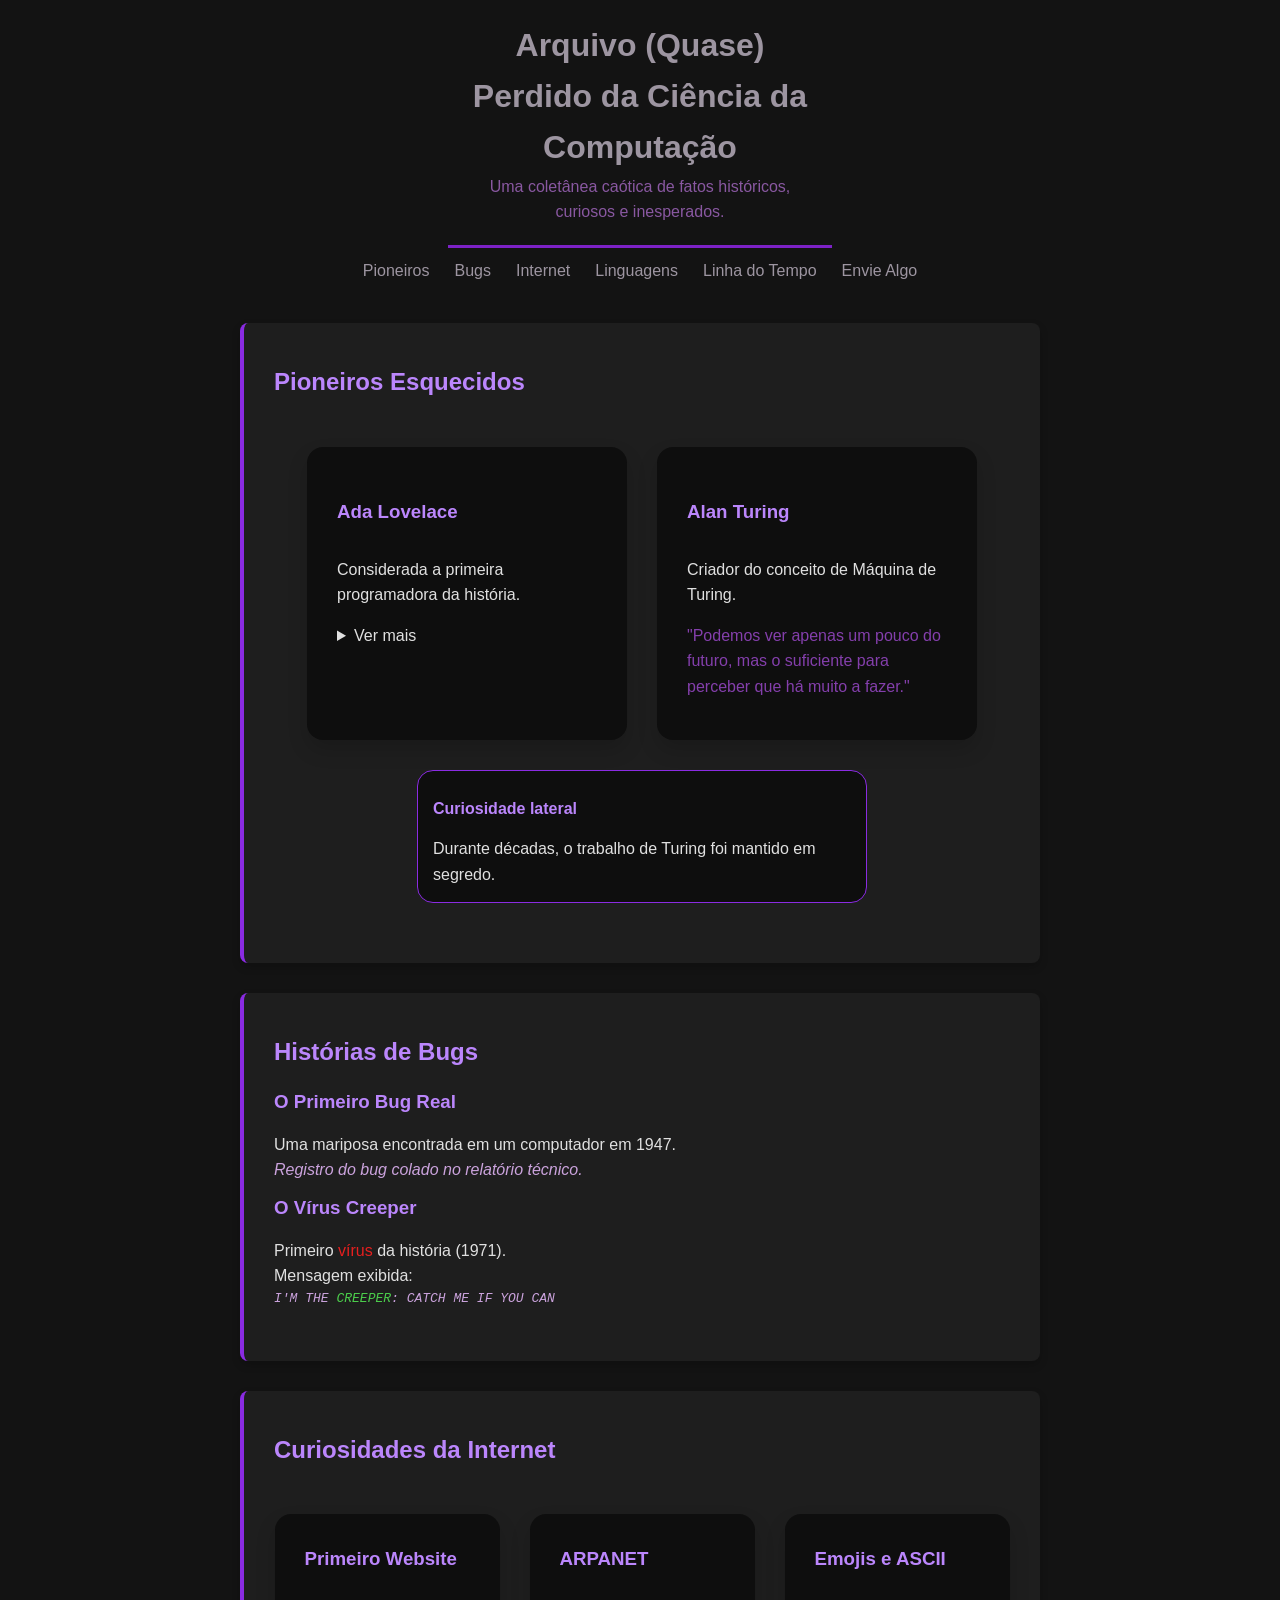
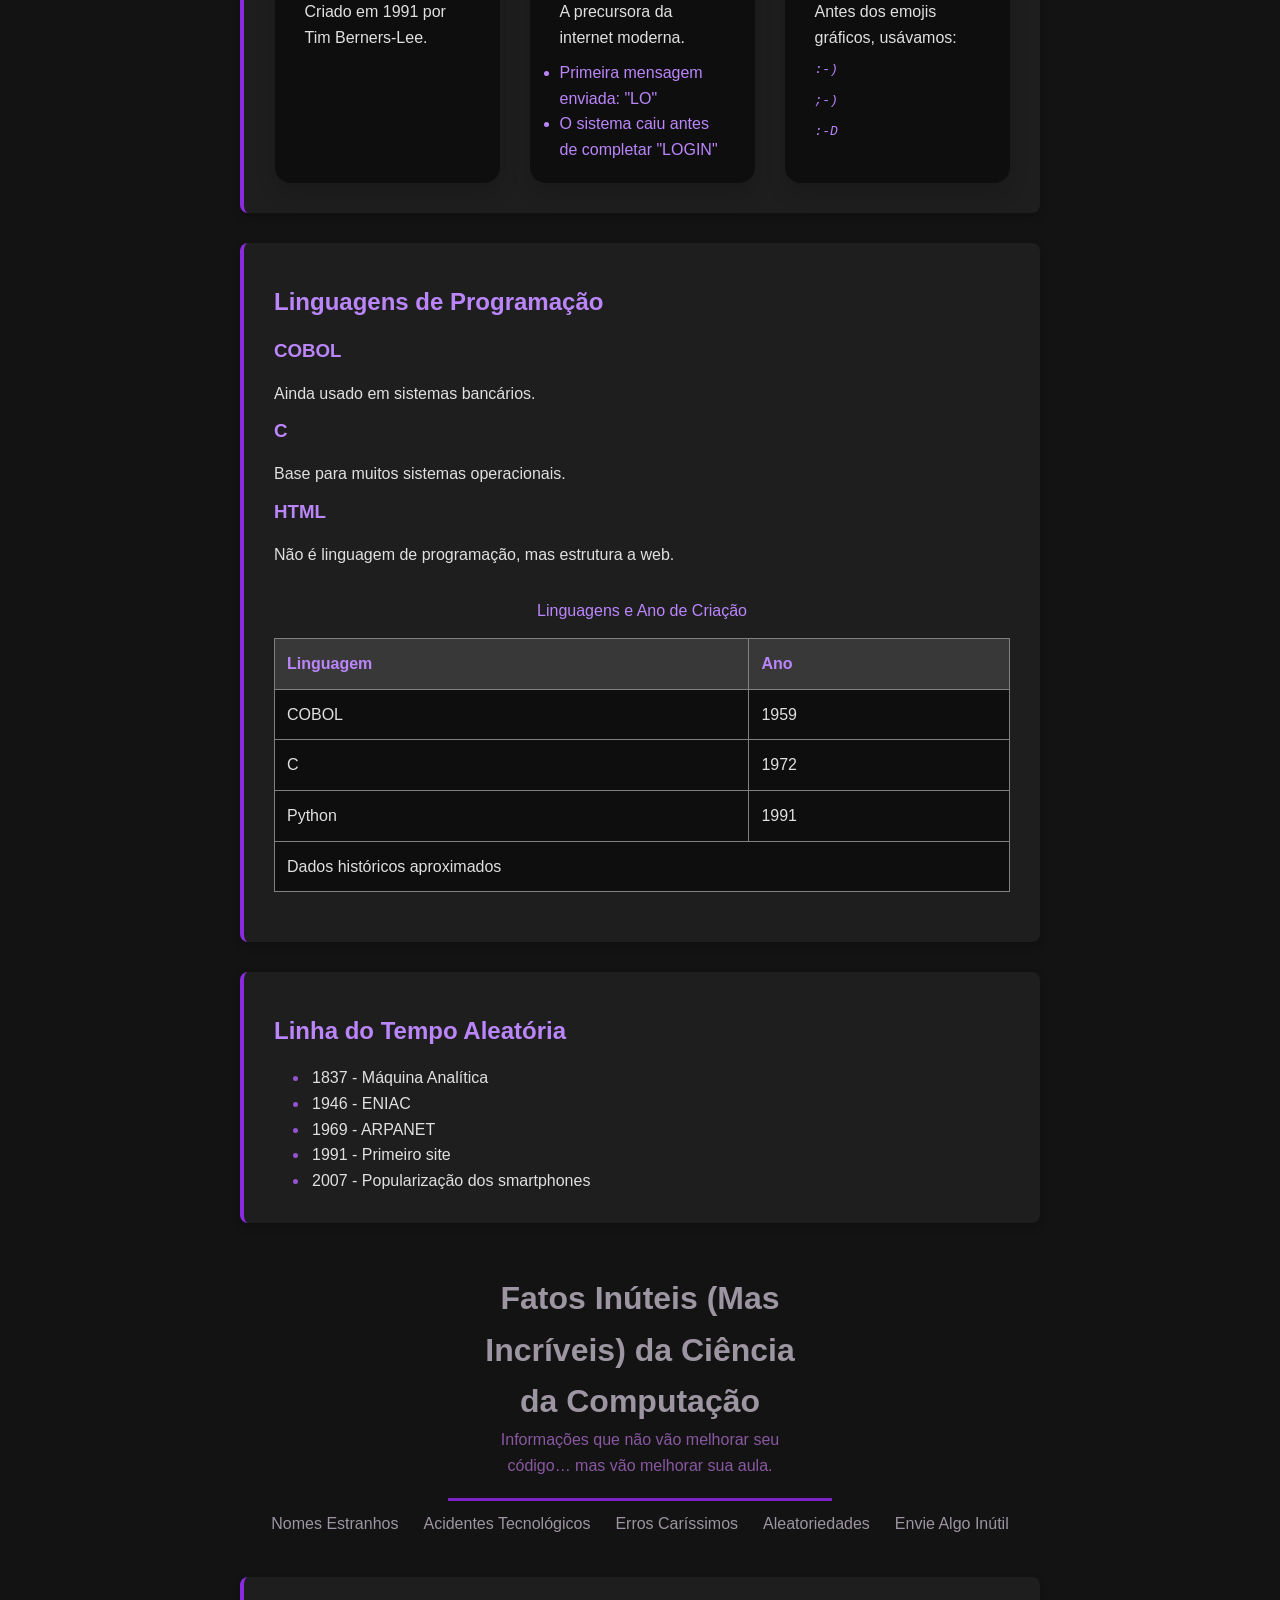
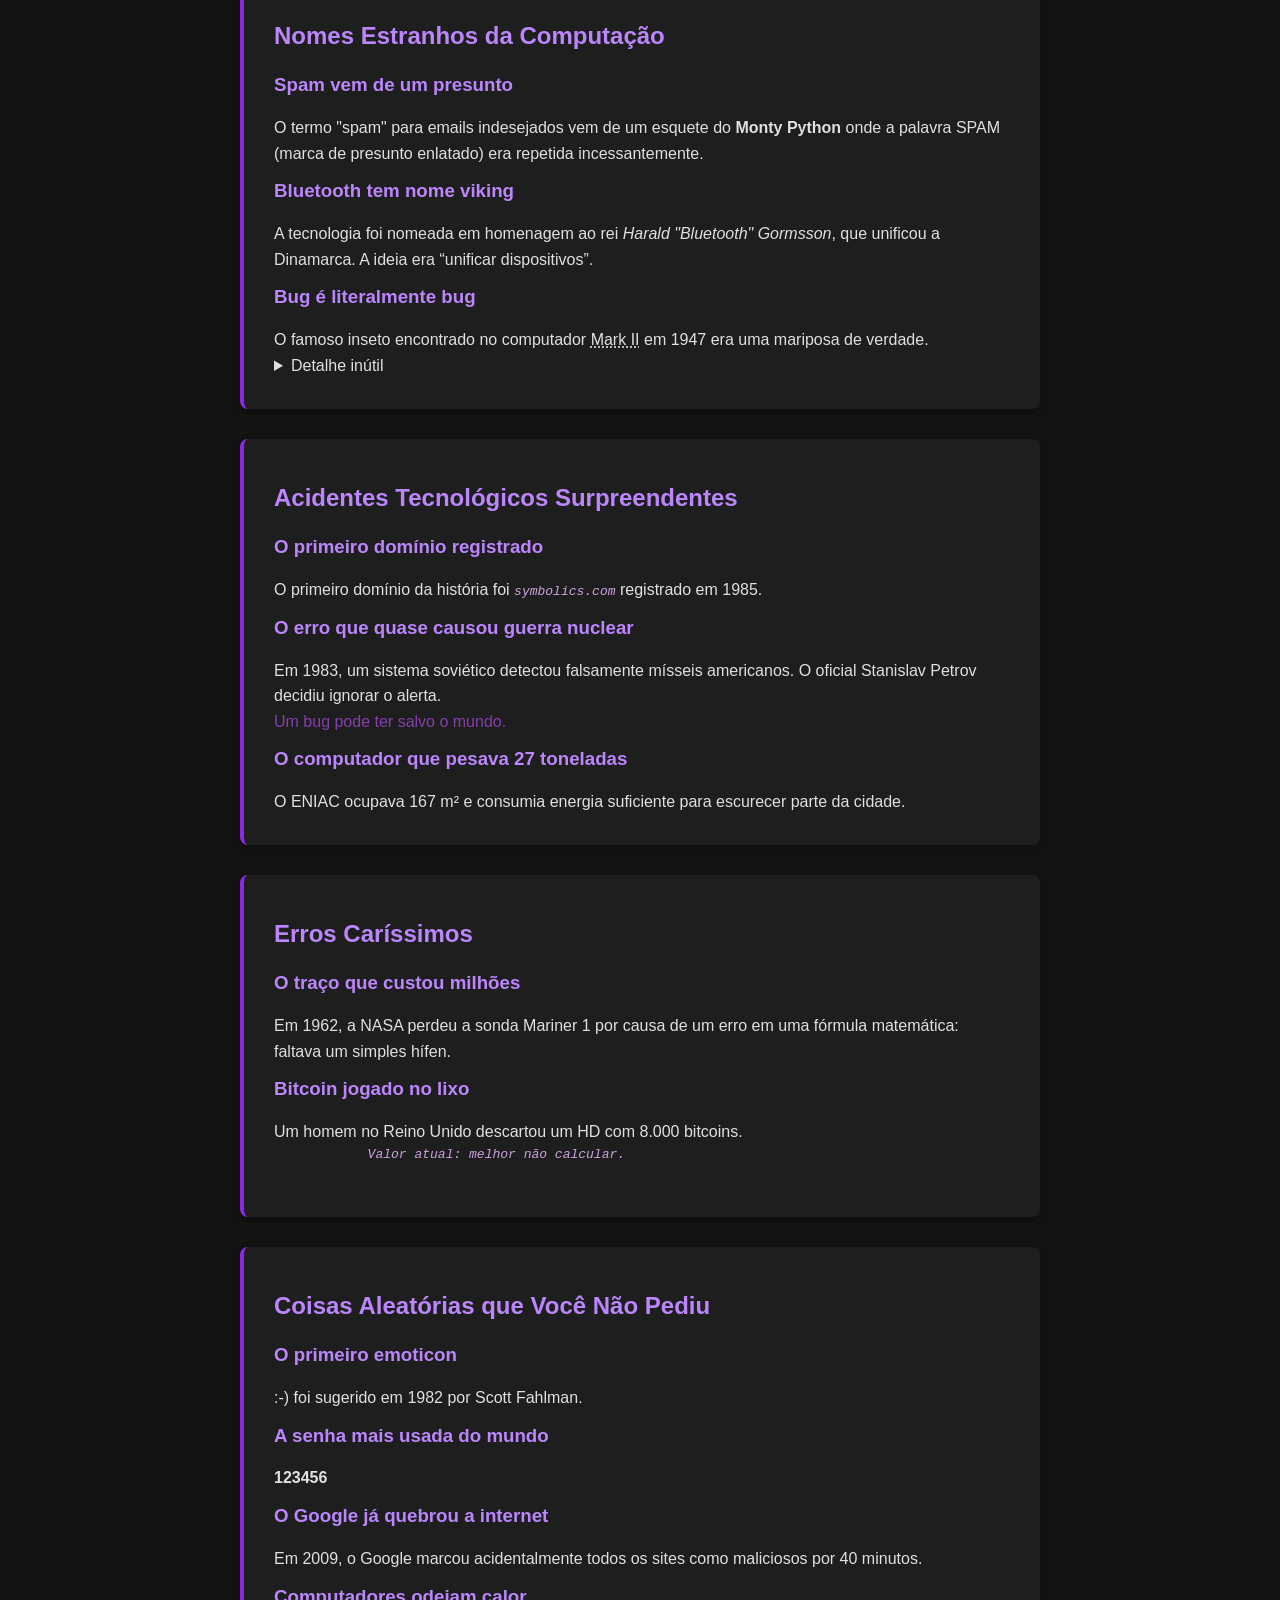
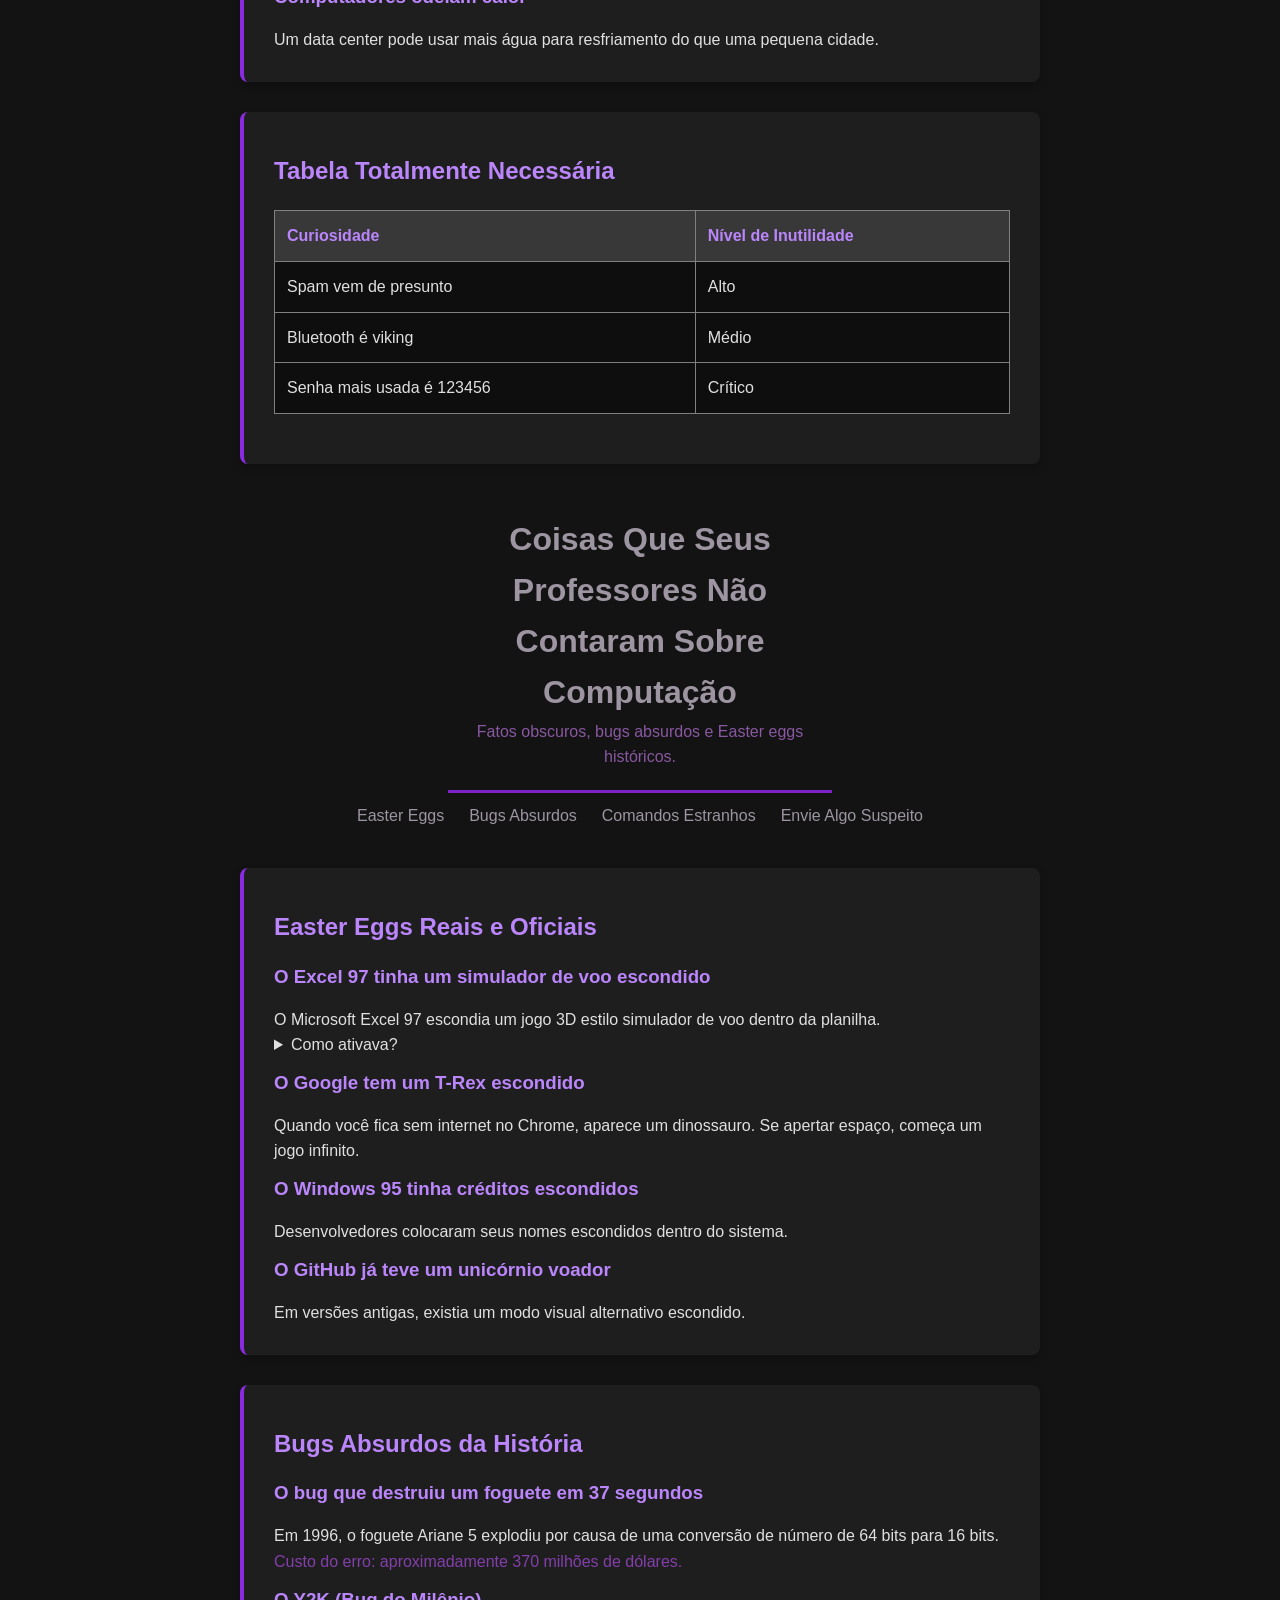
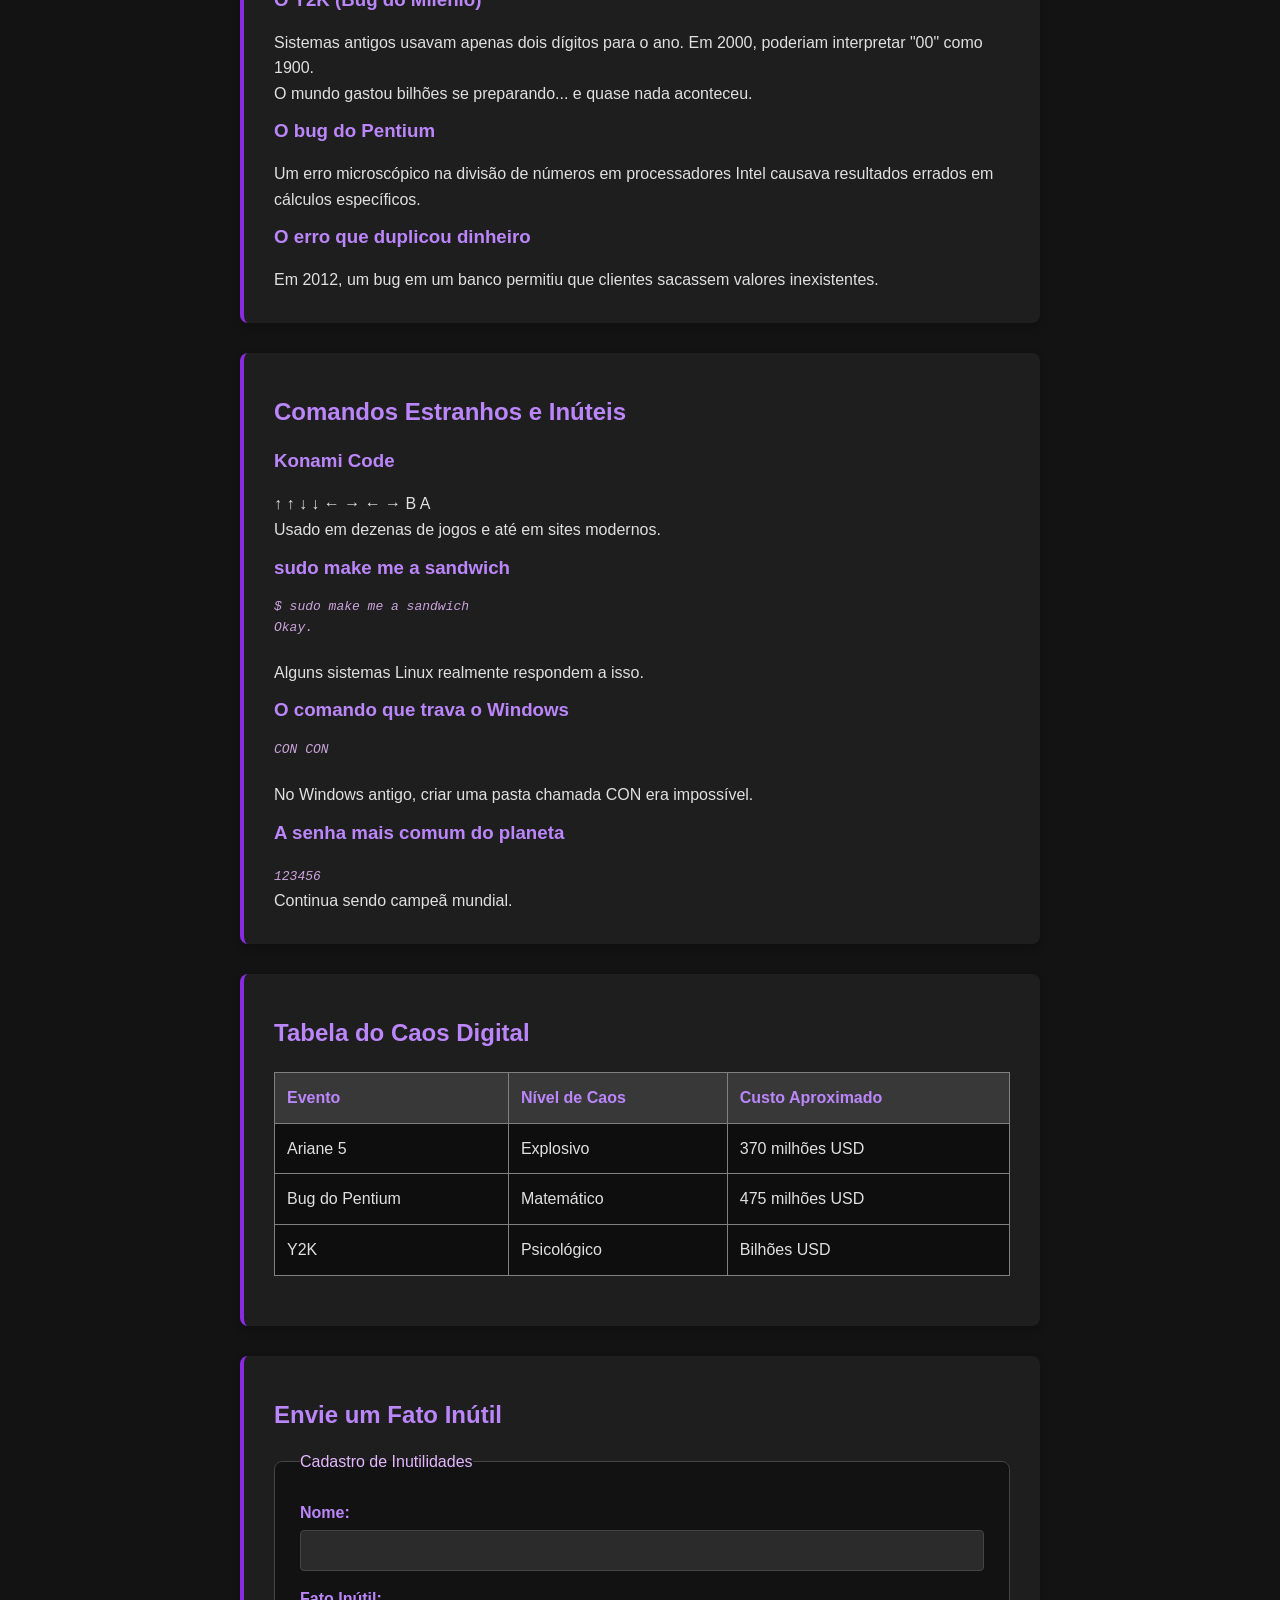
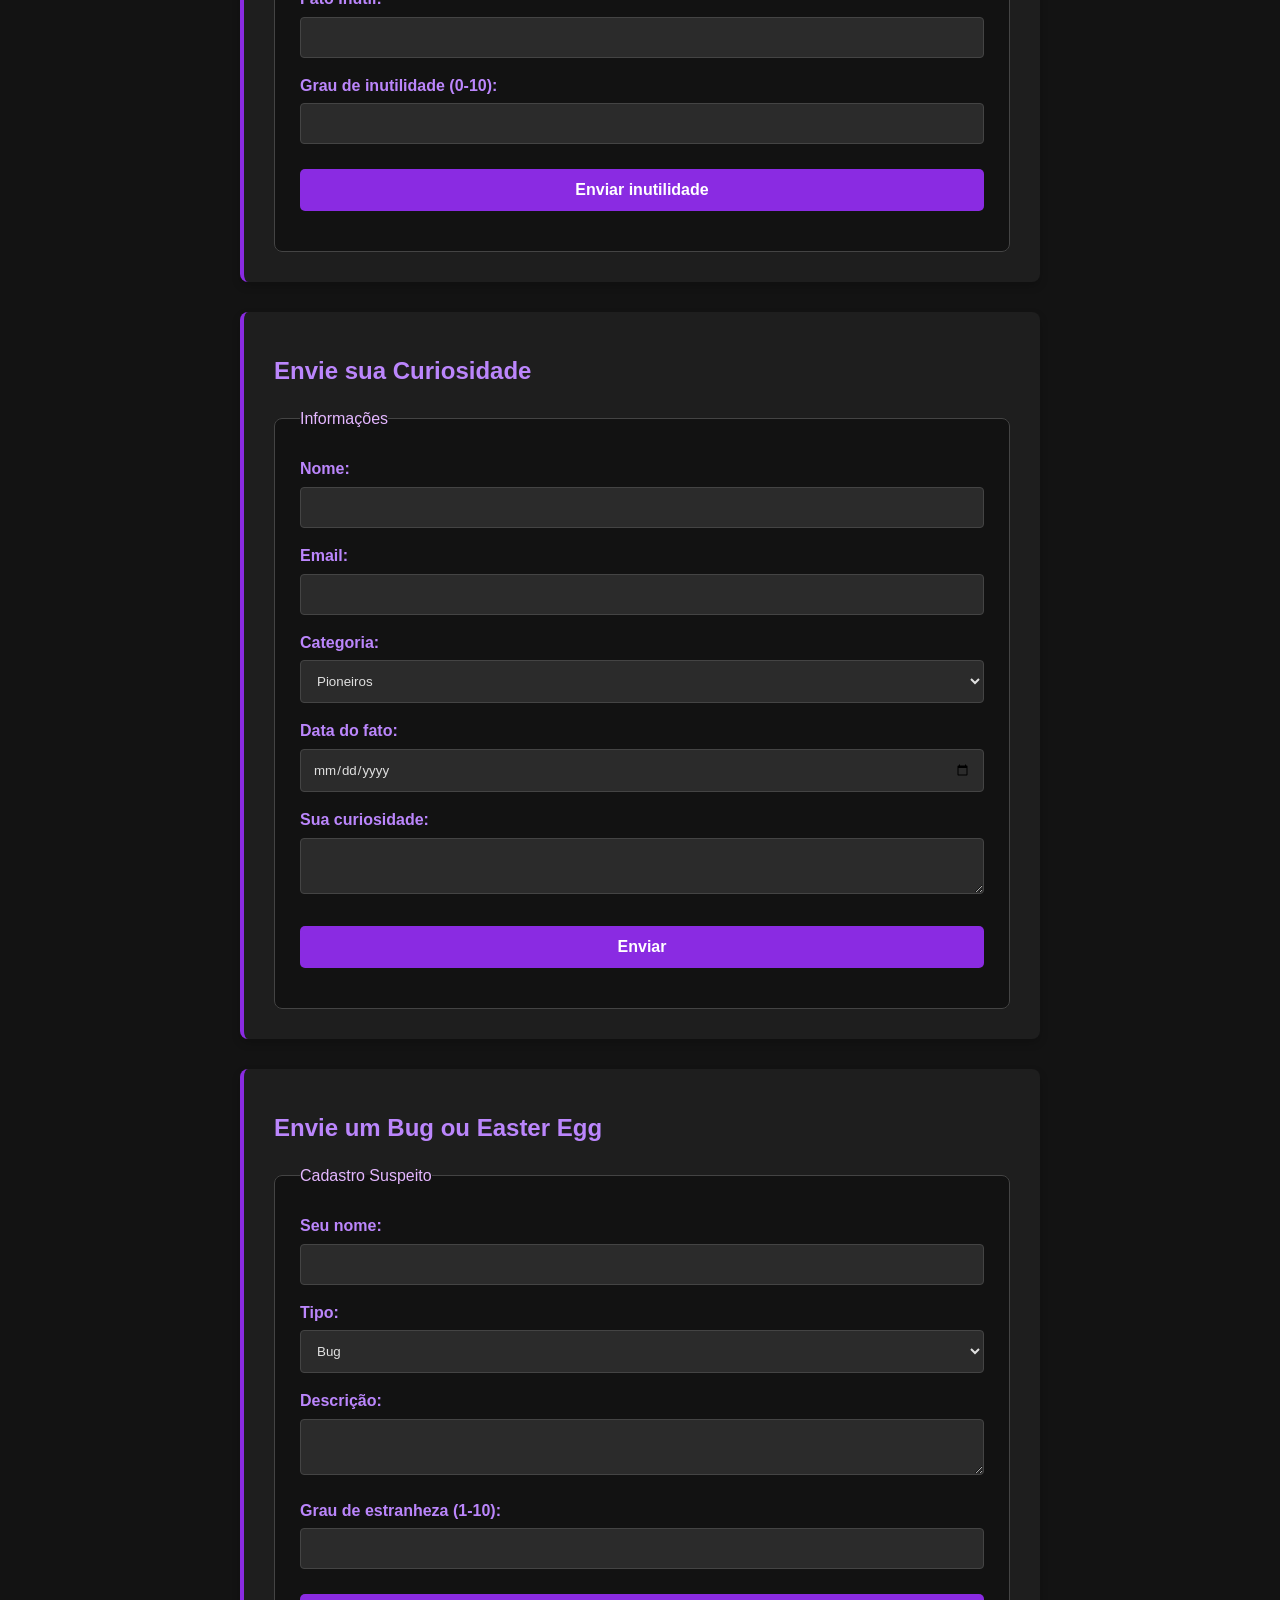
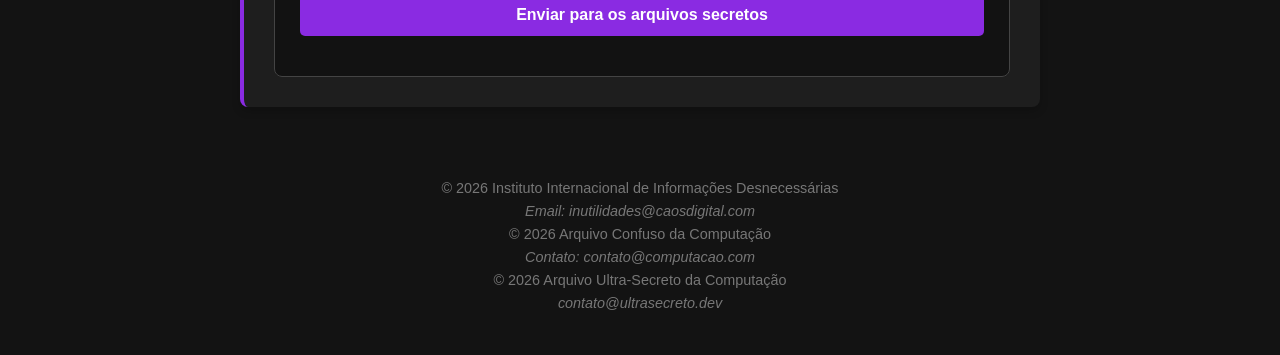
==== index.html @ fa12dddb "�feat: Enviando atividade da faculdade" ====
<!DOCTYPE html>
<html lang="pt-br">
<head>
    <meta charset="UTF-8">
    <meta name="description" content="Curiosidades e fatos históricos da Ciência da Computação">
    <meta name="author" content="Portal Computação">
    <meta name="viewport" content="width=device-width, initial-scale=1.0">
    <title>Arquivo Confuso da Computação</title>
    <link rel="stylesheet" href="style.css">
</head>

<body>

<div id="pagina">

    <header id="topo">
        <h1>Arquivo (Quase) Perdido da Ciência da Computação</h1>
        <p>Uma coletânea caótica de fatos históricos, curiosos e inesperados.</p>
    </header>

    <nav id="menu-principal">
        <ul>
            <li><a href="#pioneiros">Pioneiros</a></li>
            <li><a href="#bugs">Bugs</a></li>
            <li><a href="#internet">Internet</a></li>
            <li><a href="#linguagens">Linguagens</a></li>
            <li><a href="#linha-do-tempo">Linha do Tempo</a></li>
            <li><a href="#formulario">Envie Algo</a></li>
        </ul>
    </nav>

    <main>

        <section id="pioneiros">
            <h2>Pioneiros Esquecidos</h2>

            <article>
                <h3>Ada Lovelace</h3>
                <p>Considerada a primeira programadora da história.</p>
                <details>
                    <summary>Ver mais</summary>
                    <p>Ela escreveu um algoritmo para a Máquina Analítica no século XIX.</p>
                </details>
            </article>

            <article>
                <h3>Alan Turing</h3>
                <p>Criador do conceito de Máquina de Turing.</p>
                <blockquote>
                    "Podemos ver apenas um pouco do futuro, mas o suficiente para perceber que há muito a fazer."
                </blockquote>
            </article>

            <aside>
                <h4>Curiosidade lateral</h4>
                <p>Durante décadas, o trabalho de Turing foi mantido em segredo.</p>
            </aside>
        </section>

        <section id="bugs">
            <h2>Histórias de Bugs</h2>

            <article>
                <h3>O Primeiro Bug Real</h3>
                <p>Uma mariposa encontrada em um computador em 1947.</p>
                <figure>
                    <figcaption>Registro do bug colado no relatório técnico.</figcaption>
                </figure>
            </article>

            <article>
                <h3>O Vírus Creeper</h3>
                <p>Primeiro <span style="color: rgb(230, 31, 31);">vírus</span> da história (1971).</p>
                <p>Mensagem exibida:</p>
                <pre>
I'M THE <span style="color: rgb(76, 206, 76);">CREEPER</span>: CATCH ME IF YOU CAN
                </pre>
            </article>
        </section>

        <section id="internet">
            <h2>Curiosidades da Internet</h2>

            <article>
                <h3>Primeiro Website</h3>
                <p>Criado em 1991 por Tim Berners-Lee.</p>
            </article>

            <article>
                <h3>ARPANET</h3>
                <p>A precursora da internet moderna.</p>
                <ul>
                    <li>Primeira mensagem enviada: "LO"</li>
                    <li>O sistema caiu antes de completar "LOGIN"</li>
                </ul>
            </article>

            <article>
                <h3>Emojis e ASCII</h3>
                <p>Antes dos emojis gráficos, usávamos:</p>
                <code>:-)</code>
                <code>;-)</code>
                <code>:-D</code>
            </article>
        </section>

        <section id="linguagens">
            <h2>Linguagens de Programação</h2>

            <article>
                <h3>COBOL</h3>
                <p>Ainda usado em sistemas bancários.</p>
            </article>

            <article>
                <h3>C</h3>
                <p>Base para muitos sistemas operacionais.</p>
            </article>

            <article>
                <h3>HTML</h3>
                <p>Não é linguagem de programação, mas estrutura a web.</p>
            </article>

            <div>
                <table border="1">
                    <caption>Linguagens e Ano de Criação</caption>
                    <thead>
                        <tr>
                            <th>Linguagem</th>
                            <th>Ano</th>
                        </tr>
                    </thead>
                    <tbody>
                        <tr>
                            <td>COBOL</td>
                            <td>1959</td>
                        </tr>
                        <tr>
                            <td>C</td>
                            <td>1972</td>
                        </tr>
                        <tr>
                            <td>Python</td>
                            <td>1991</td>
                        </tr>
                    </tbody>
                    <tfoot>
                        <tr>
                            <td colspan="2">Dados históricos aproximados</td>
                        </tr>
                    </tfoot>
                </table>
            </div>
        </section>

        <section id="linha-do-tempo">
            <h2>Linha do Tempo Aleatória</h2>

            <ol>
                <li>1837 - Máquina Analítica</li>
                <li>1946 - ENIAC</li>
                <li>1969 - ARPANET</li>
                <li>1991 - Primeiro site</li>
                <li>2007 - Popularização dos smartphones</li>
            </ol>
        </section>


</div>


<header>
    <h1>Fatos Inúteis (Mas Incríveis) da Ciência da Computação</h1>
    <p>Informações que não vão melhorar seu código… mas vão melhorar sua aula.</p>
</header>

<nav>
    <ul>
        <li><a href="#nomes">Nomes Estranhos</a></li>
        <li><a href="#acidentes">Acidentes Tecnológicos</a></li>
        <li><a href="#dinheiro">Erros Caríssimos</a></li>
        <li><a href="#aleatorio">Aleatoriedades</a></li>
        <li><a href="#form">Envie Algo Inútil</a></li>
    </ul>
</nav>



<section id="nomes">
    <h2>Nomes Estranhos da Computação</h2>

    <article>
        <h3>Spam vem de um presunto</h3>
        <p>
            O termo "spam" para emails indesejados vem de um esquete do 
            <strong>Monty Python</strong> onde a palavra SPAM (marca de presunto enlatado) 
            era repetida incessantemente.
        </p>
    </article>

    <article>
        <h3>Bluetooth tem nome viking</h3>
        <p>
            A tecnologia foi nomeada em homenagem ao rei 
            <em>Harald "Bluetooth" Gormsson</em>, que unificou a Dinamarca.
            A ideia era “unificar dispositivos”.
        </p>
    </article>

    <article>
        <h3>Bug é literalmente bug</h3>
        <p>
            O famoso inseto encontrado no computador 
            <abbr title="Harvard Mark II">Mark II</abbr> em 1947 
            era uma mariposa de verdade.
        </p>
        <details>
            <summary>Detalhe inútil</summary>
            <p>O inseto ainda está preservado em um museu.</p>
        </details>
    </article>
</section>


<section id="acidentes">

    <h2>Acidentes Tecnológicos Surpreendentes</h2>

    <article>
        <h3>O primeiro domínio registrado</h3>
        <p>
            O primeiro domínio da história foi 
            <code>symbolics.com</code> registrado em 1985.
        </p>
    </article>

    <article>
        <h3>O erro que quase causou guerra nuclear</h3>
        <p>
            Em 1983, um sistema soviético detectou falsamente mísseis americanos.
            O oficial Stanislav Petrov decidiu ignorar o alerta.
        </p>
        <blockquote>
            Um bug pode ter salvo o mundo.
        </blockquote>
    </article>

    <article>
        <h3>O computador que pesava 27 toneladas</h3>
        <p>
            O ENIAC ocupava 167 m² e consumia energia suficiente para escurecer parte da cidade.
        </p>
    </article>

</section>


<section id="dinheiro">

    <h2>Erros Caríssimos</h2>

    <article>
        <h3>O traço que custou milhões</h3>
        <p>
            Em 1962, a NASA perdeu a sonda Mariner 1 por causa de um erro em uma fórmula matemática:
            faltava um simples hífen.
        </p>
    </article>

    <article>
        <h3>Bitcoin jogado no lixo</h3>
        <p>
            Um homem no Reino Unido descartou um HD com 8.000 bitcoins.
        </p>
        <pre>
            Valor atual: melhor não calcular.
        </pre>
    </article>

</section>


<section id="aleatorio">

    <h2>Coisas Aleatórias que Você Não Pediu</h2>

    <article>
        <h3>O primeiro emoticon</h3>
        <p>
            :-) foi sugerido em 1982 por Scott Fahlman.
        </p>
    </article>

    <article>
        <h3>A senha mais usada do mundo</h3>
        <p><strong>123456</strong></p>
    </article>

    <article>
        <h3>O Google já quebrou a internet</h3>
        <p>
            Em 2009, o Google marcou acidentalmente todos os sites como maliciosos por 40 minutos.
        </p>
    </article>

    <article>
        <h3>Computadores odeiam calor</h3>
        <p>
            Um data center pode usar mais água para resfriamento do que uma pequena cidade.
        </p>
    </article>

</section>


<section>

    <h2>Tabela Totalmente Necessária</h2>

    <table border="1">
        <tr>
            <th>Curiosidade</th>
            <th>Nível de Inutilidade</th>
        </tr>
        <tr>
            <td>Spam vem de presunto</td>
            <td>Alto</td>
        </tr>
        <tr>
            <td>Bluetooth é viking</td>
            <td>Médio</td>
        </tr>
        <tr>
            <td>Senha mais usada é 123456</td>
            <td>Crítico</td>
        </tr>
    </table>

</section>

<header>
    <h1>Coisas Que Seus Professores Não Contaram Sobre Computação</h1>
    <p>Fatos obscuros, bugs absurdos e Easter eggs históricos.</p>
</header>

<nav>
    <ul>
        <li><a href="#easter-eggs">Easter Eggs</a></li>
        <li><a href="#bugs-absurdos">Bugs Absurdos</a></li>
        <li><a href="#comandos-secretos">Comandos Estranhos</a></li>
        <li><a href="#formulario-secreto">Envie Algo Suspeito</a></li>
    </ul>
</nav>


<section id="easter-eggs">

    <h2>Easter Eggs Reais e Oficiais</h2>

    <article>
        <h3>O Excel 97 tinha um simulador de voo escondido</h3>
        <p>
            O Microsoft Excel 97 escondia um jogo 3D estilo simulador de voo 
            dentro da planilha.
        </p>
        <details>
            <summary>Como ativava?</summary>
            <p>Era preciso selecionar células específicas e usar combinações absurdas de teclado.</p>
        </details>
    </article>

    <article>
        <h3>O Google tem um T-Rex escondido</h3>
        <p>
            Quando você fica sem internet no Chrome, aparece um dinossauro.
            Se apertar espaço, começa um jogo infinito.
        </p>
    </article>

    <article>
        <h3>O Windows 95 tinha créditos escondidos</h3>
        <p>
            Desenvolvedores colocaram seus nomes escondidos dentro do sistema.
        </p>
    </article>

    <article>
        <h3>O GitHub já teve um unicórnio voador</h3>
        <p>
            Em versões antigas, existia um modo visual alternativo escondido.
        </p>
    </article>

</section>



<section id="bugs-absurdos">

    <h2>Bugs Absurdos da História</h2>

    <article>
        <h3>O bug que destruiu um foguete em 37 segundos</h3>
        <p>
            Em 1996, o foguete Ariane 5 explodiu por causa de uma conversão de número
            de 64 bits para 16 bits.
        </p>
        <blockquote>
            Custo do erro: aproximadamente 370 milhões de dólares.
        </blockquote>
    </article>

    <article>
        <h3>O Y2K (Bug do Milênio)</h3>
        <p>
            Sistemas antigos usavam apenas dois dígitos para o ano.
            Em 2000, poderiam interpretar "00" como 1900.
        </p>
        <p>
            O mundo gastou bilhões se preparando... e quase nada aconteceu.
        </p>
    </article>

    <article>
        <h3>O bug do Pentium</h3>
        <p>
            Um erro microscópico na divisão de números em processadores Intel
            causava resultados errados em cálculos específicos.
        </p>
    </article>

    <article>
        <h3>O erro que duplicou dinheiro</h3>
        <p>
            Em 2012, um bug em um banco permitiu que clientes sacassem valores inexistentes.
        </p>
    </article>

</section>



<section id="comandos-secretos">

    <h2>Comandos Estranhos e Inúteis</h2>

    <article>
        <h3>Konami Code</h3>
        <p>
            ↑ ↑ ↓ ↓ ← → ← → B A
        </p>
        <p>
            Usado em dezenas de jogos e até em sites modernos.
        </p>
    </article>

    <article>
        <h3>sudo make me a sandwich</h3>
        <pre>
$ sudo make me a sandwich
Okay.
        </pre>
        <p>Alguns sistemas Linux realmente respondem a isso.</p>
    </article>

    <article>
        <h3>O comando que trava o Windows</h3>
        <pre>
CON CON
        </pre>
        <p>
            No Windows antigo, criar uma pasta chamada CON era impossível.
        </p>
    </article>

    <article>
        <h3>A senha mais comum do planeta</h3>
        <code>123456</code>
        <p>
            Continua sendo campeã mundial.
        </p>
    </article>

</section>



<section>

    <h2>Tabela do Caos Digital</h2>

    <table border="1">
        <tr>
            <th>Evento</th>
            <th>Nível de Caos</th>
            <th>Custo Aproximado</th>
        </tr>
        <tr>
            <td>Ariane 5</td>
            <td>Explosivo</td>
            <td>370 milhões USD</td>
        </tr>
        <tr>
            <td>Bug do Pentium</td>
            <td>Matemático</td>
            <td>475 milhões USD</td>
        </tr>
        <tr>
            <td>Y2K</td>
            <td>Psicológico</td>
            <td>Bilhões USD</td>
        </tr>
    </table>

</section>


<section id="form">

    <h2>Envie um Fato Inútil</h2>

    <form>
        <fieldset>
            <legend>Cadastro de Inutilidades</legend>

            <label>Nome:</label>
            <input type="text" name="nome">

            <label>Fato Inútil:</label>
            <input type="text" name="fato">

            <label>Grau de inutilidade (0-10):</label>
            <input type="number" name="grau" min="0" max="10">

            <input type="submit" value="Enviar inutilidade">
        </fieldset>
    </form>
    
</section>
 <section id="formulario">
            <h2>Envie sua Curiosidade</h2>

            <form>
                <fieldset>
                    <legend>Informações</legend>

                    <label>Nome:</label>
                    <input type="text" name="nome">

                    <label>Email:</label>
                    <input type="email" name="email">

                    <label>Categoria:</label>
                    <select name="categoria">
                        <option>Pioneiros</option>
                        <option>Bugs</option>
                        <option>Internet</option>
                        <option>Linguagens</option>
                    </select>

                    <label>Data do fato:</label>
                    <input type="date" name="data">

                    <label>Sua curiosidade:</label>
                    <textarea name="curiosidade"></textarea>

                    <input type="submit" value="Enviar">
                </fieldset>
            </form>
        </section>

    
<section id="formulario-secreto">

    <h2>Envie um Bug ou Easter Egg</h2>

    <form>
        <fieldset>
            <legend>Cadastro Suspeito</legend>

            <label>Seu nome:</label>
            <input type="text" name="nome">

            <label>Tipo:</label>
            <select name="tipo">
                <option>Bug</option>
                <option>Easter Egg</option>
                <option>Comando estranho</option>
            </select>

            <label>Descrição:</label>
            <textarea name="descricao"></textarea>

            <label>Grau de estranheza (1-10):</label>
            <input type="number" min="1" max="10">

            <input type="submit" value="Enviar para os arquivos secretos">
        </fieldset>
    </form>

</section>


</main>
</body>
<footer>
    <p>© 2026 Instituto Internacional de Informações Desnecessárias</p>
    <address>Email: inutilidades@caosdigital.com</address>
      <p>&copy; 2026 Arquivo Confuso da Computação</p>
        <address>
            Contato: contato@computacao.com
        </address>
         <p>© 2026 Arquivo Ultra-Secreto da Computação</p>
    <address>contato@ultrasecreto.dev</address>
</footer>

</div>

</body>
</html>
---- style.css ----
* {
    margin: 0;
    padding: 0;
    box-sizing: border-box;
}

body {
    font-family: 'Segoe UI', Tahoma, Geneva, Verdana, sans-serif;
    background-color: rgb(19, 19, 19);
    line-height: 1.6;
}

header {
    background-color: rgb(19, 19, 19);
    padding: 20px;
    text-align: center;
    color: rgb(157, 149, 161);
    width: 30%;
    margin: 0 auto;
    p {
        color: rgb(137, 88, 161);
    }
    border-bottom: 3px solid rgb(125, 34, 199);
}

nav{
    background-color: rgb(19, 19, 19);
}

nav ul{
    list-style-type: none;
    display: flex;
    justify-content: center;
    gap: 25px;
    flex-wrap: wrap;
    padding: 10px;
    margin-bottom: 30px;
}

nav a {
    text-decoration: none;
    color:rgb(157, 149, 161);
}

nav a:hover{
    color: rgb(155, 83, 214);
}


#pioneiros {
    max-width: 800px;
    width: 90%;
    margin: 0 auto 30px auto;
    background-color: #1e1e1e;
    padding: 30px;
    border-radius: 8px;
    box-shadow: 0 4px 8px rgba(0, 0, 0, 0.2);
    border-left: 4px solid #8a2be2;
    display: flex;
    flex-wrap: wrap; 
    gap: 30px;
    justify-content: center; 
}

#internet {
    max-width: 800px;
    width: 90%;
    margin: 0 auto 30px auto;
    background-color: #1e1e1e;
    padding: 30px;
    border-radius: 8px;
    box-shadow: 0 4px 8px rgba(0, 0, 0, 0.2);
    border-left: 4px solid #8a2be2;
    display: flex;
    flex-wrap: wrap; 
    gap: 30px;
    justify-content: center; 
}

#internet h2, #internet aside {
    width: 100%; 
}

#pioneiros h2, #pioneiros aside {
    width: 100%; 
}

#pioneiros article {
    background-color: #0e0e0e; 
    display: flex;
    flex-direction: column; 
    gap: 15px;
    width: 320px;
    padding: 40px 30px;
    border-radius: 16px;
    box-shadow: 0 10px 20px rgba(0, 0, 0, 0.15);
}

#internet article {
    background-color: rgb(14, 14, 14); 
    display: flex;
    flex-direction: column;
    gap: 10px;
    width: 225px;
    padding: 20px 30px;
    border-radius: 16px;
    box-shadow: 0 10px 20px rgba(0, 0, 0, 0.15);
    ul, code{
        color: #bb86fc;
    }
}
#internet article:hover {
    transform: translateY(-5px);
    box-shadow: 0 0 5px rgba(138, 43, 226, 0.9);
    border: 2px solid #8a2be2;
}
#pioneiros article:hover {
    transform: translateY(-5px);
    box-shadow: 0 0 5px rgba(138, 43, 226, 0.9);
    border: 2px solid #8a2be2;
}
#pioneiros aside{
    background: #0e0e0e;
    border-radius: 16px;
    margin: 0 auto 30px auto;
    width: 450px;
    padding: 15px;
    border: 1px solid #8a2be2;
}

section {
    max-width: 800px;
    width: 90%;
    margin: 0 auto 30px auto;
    background-color: #1e1e1e;
    padding: 30px;
    border-radius: 8px;
    box-shadow: 0 4px 8px rgba(0, 0, 0, 0.2);
    border-left: 4px solid #8a2be2;
    gap: 30px; 
    justify-content: center; 
}

table {
    width: 100%;
    border-collapse: collapse;
    margin: 20px 0;
    background-color: #1e1e1e;
}

th, td {
    padding: 12px;
    text-align: left;
    color: #e0e0e0;
    background-color: #0e0e0e;
}

th {
    background-color: #383838;
    color: #bb86fc;
}

ol{
    list-style-type: disc;
    padding-left: 35px;
    color: #bb86fc;
}

ol li::marker{
    color: #9553d3;
    font-weight: bold;
}

ol li{
    padding-left: 3px;
    color: #e0e0e0;
}

figure, pre, code{
    font-style: italic;
    color: #cba3dd;

}
h2, h3, h4, caption {
    color: #bb86fc;
    margin-bottom: 15px;
    margin-top: 10px;
}

p, details{
    color: #e0e0e0;
}

details:hover{
    color: #9553d3;
}

details[open]{
   color: #9553d3;
}

blockquote{
    color: #843fac;
}

/* Forms */
fieldset {
    border: 1px solid #444;
    padding: 25px;
    border-radius: 8px;
    background-color: #121212;
    legend {
        color: #e4b7ff;
    }
}

label {
    display: block;
    font-weight: bold;
    color: #bb86fc;
}

input, select, textarea {
    width: 100%;
    padding: 12px;
    box-sizing: border-box;
    margin-top: 5px;
    margin-bottom: 15px;
    background-color: #2b2b2b;
    border: 1px solid #444;
    color: #e0e0e0;
    border-radius: 4px;
    font-family: inherit;
}
input[type="text"]:focus, 
input[type="email"]:focus,
input[type="number"]:focus,
input[type="date"]:focus,
select:focus,
textarea:focus {
    outline: none;
    border-color: #8a2be2;
    box-shadow: 0 0 5px rgba(138, 43, 226, 0.5);
}

input[type="submit"] {
    background-color: #8a2be2;
    color: #ffffff;
    border: none;
    padding: 12px 25px;
    font-size: 16px;
    font-weight: bold;
    border-radius: 5px;
    cursor: pointer;
    transition: background-color 0.3s, transform 0.1s;
    margin-top: 10px;
    width: 100%;
}

input[type="submit"]:hover {
    background-color: #6a1cb0;
}

/* FOOTER */
footer {
    text-align: center;
    padding: 40px 20px;
    color: #777;
    font-size: 0.9em;
    p{
        color: #777;
    }
}
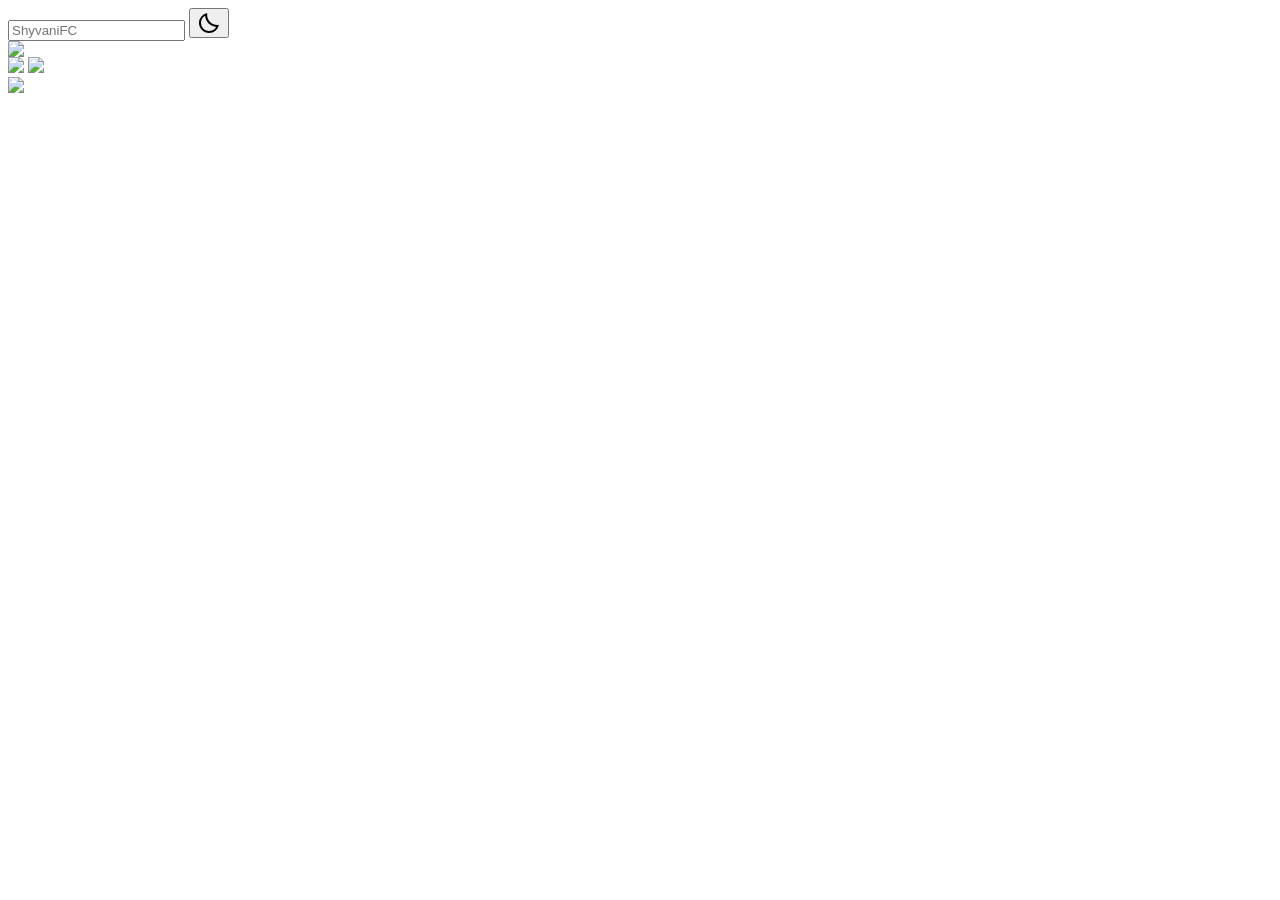
==== commit b3a3fe65: "4º Atividade - Bichinho Virtual" ====
--- a/index.html
+++ b/index.html
@@ -1,621 +1,54 @@
-<!DOCTYPE html>
-<html lang="pt-br">
-<head>
-    <meta charset="UTF-8">
-    <meta name="description" content="Curiosidades e fatos históricos da Ciência da Computação">
-    <meta name="author" content="Portal Computação">
-    <meta name="viewport" content="width=device-width, initial-scale=1.0">
-    <title>Arquivo Confuso da Computação</title>
-    <link rel="stylesheet" href="style.css">
-</head>
-
-<body>
-
-<div id="pagina">
-
-    <header id="topo">
-        <h1>Arquivo (Quase) Perdido da Ciência da Computação</h1>
-        <p>Uma coletânea caótica de fatos históricos, curiosos e inesperados.</p>
-    </header>
-
-    <nav id="menu-principal">
-        <ul>
-            <li><a href="#pioneiros">Pioneiros</a></li>
-            <li><a href="#bugs">Bugs</a></li>
-            <li><a href="#internet">Internet</a></li>
-            <li><a href="#linguagens">Linguagens</a></li>
-            <li><a href="#linha-do-tempo">Linha do Tempo</a></li>
-            <li><a href="#formulario">Envie Algo</a></li>
-        </ul>
-    </nav>
-
-    <main>
-
-        <section id="pioneiros">
-            <h2>Pioneiros Esquecidos</h2>
-
-            <article>
-                <h3>Ada Lovelace</h3>
-                <p>Considerada a primeira programadora da história.</p>
-                <details>
-                    <summary>Ver mais</summary>
-                    <p>Ela escreveu um algoritmo para a Máquina Analítica no século XIX.</p>
-                </details>
-            </article>
-
-            <article>
-                <h3>Alan Turing</h3>
-                <p>Criador do conceito de Máquina de Turing.</p>
-                <blockquote>
-                    "Podemos ver apenas um pouco do futuro, mas o suficiente para perceber que há muito a fazer."
-                </blockquote>
-            </article>
-
-            <aside>
-                <h4>Curiosidade lateral</h4>
-                <p>Durante décadas, o trabalho de Turing foi mantido em segredo.</p>
-            </aside>
-        </section>
-
-        <section id="bugs">
-            <h2>Histórias de Bugs</h2>
-
-            <article>
-                <h3>O Primeiro Bug Real</h3>
-                <p>Uma mariposa encontrada em um computador em 1947.</p>
-                <figure>
-                    <figcaption>Registro do bug colado no relatório técnico.</figcaption>
-                </figure>
-            </article>
-
-            <article>
-                <h3>O Vírus Creeper</h3>
-                <p>Primeiro <span style="color: rgb(230, 31, 31);">vírus</span> da história (1971).</p>
-                <p>Mensagem exibida:</p>
-                <pre>
-I'M THE <span style="color: rgb(76, 206, 76);">CREEPER</span>: CATCH ME IF YOU CAN
-                </pre>
-            </article>
-        </section>
-
-        <section id="internet">
-            <h2>Curiosidades da Internet</h2>
-
-            <article>
-                <h3>Primeiro Website</h3>
-                <p>Criado em 1991 por Tim Berners-Lee.</p>
-            </article>
-
-            <article>
-                <h3>ARPANET</h3>
-                <p>A precursora da internet moderna.</p>
-                <ul>
-                    <li>Primeira mensagem enviada: "LO"</li>
-                    <li>O sistema caiu antes de completar "LOGIN"</li>
-                </ul>
-            </article>
-
-            <article>
-                <h3>Emojis e ASCII</h3>
-                <p>Antes dos emojis gráficos, usávamos:</p>
-                <code>:-)</code>
-                <code>;-)</code>
-                <code>:-D</code>
-            </article>
-        </section>
-
-        <section id="linguagens">
-            <h2>Linguagens de Programação</h2>
-
-            <article>
-                <h3>COBOL</h3>
-                <p>Ainda usado em sistemas bancários.</p>
-            </article>
-
-            <article>
-                <h3>C</h3>
-                <p>Base para muitos sistemas operacionais.</p>
-            </article>
-
-            <article>
-                <h3>HTML</h3>
-                <p>Não é linguagem de programação, mas estrutura a web.</p>
-            </article>
-
-            <div>
-                <table border="1">
-                    <caption>Linguagens e Ano de Criação</caption>
-                    <thead>
-                        <tr>
-                            <th>Linguagem</th>
-                            <th>Ano</th>
-                        </tr>
-                    </thead>
-                    <tbody>
-                        <tr>
-                            <td>COBOL</td>
-                            <td>1959</td>
-                        </tr>
-                        <tr>
-                            <td>C</td>
-                            <td>1972</td>
-                        </tr>
-                        <tr>
-                            <td>Python</td>
-                            <td>1991</td>
-                        </tr>
-                    </tbody>
-                    <tfoot>
-                        <tr>
-                            <td colspan="2">Dados históricos aproximados</td>
-                        </tr>
-                    </tfoot>
-                </table>
-            </div>
-        </section>
-
-        <section id="linha-do-tempo">
-            <h2>Linha do Tempo Aleatória</h2>
-
-            <ol>
-                <li>1837 - Máquina Analítica</li>
-                <li>1946 - ENIAC</li>
-                <li>1969 - ARPANET</li>
-                <li>1991 - Primeiro site</li>
-                <li>2007 - Popularização dos smartphones</li>
-            </ol>
-        </section>
-
-
-</div>
-
-
-<header>
-    <h1>Fatos Inúteis (Mas Incríveis) da Ciência da Computação</h1>
-    <p>Informações que não vão melhorar seu código… mas vão melhorar sua aula.</p>
-</header>
-
-<nav>
-    <ul>
-        <li><a href="#nomes">Nomes Estranhos</a></li>
-        <li><a href="#acidentes">Acidentes Tecnológicos</a></li>
-        <li><a href="#dinheiro">Erros Caríssimos</a></li>
-        <li><a href="#aleatorio">Aleatoriedades</a></li>
-        <li><a href="#form">Envie Algo Inútil</a></li>
-    </ul>
-</nav>
-
-
-
-<section id="nomes">
-    <h2>Nomes Estranhos da Computação</h2>
-
-    <article>
-        <h3>Spam vem de um presunto</h3>
-        <p>
-            O termo "spam" para emails indesejados vem de um esquete do 
-            <strong>Monty Python</strong> onde a palavra SPAM (marca de presunto enlatado) 
-            era repetida incessantemente.
-        </p>
-    </article>
-
-    <article>
-        <h3>Bluetooth tem nome viking</h3>
-        <p>
-            A tecnologia foi nomeada em homenagem ao rei 
-            <em>Harald "Bluetooth" Gormsson</em>, que unificou a Dinamarca.
-            A ideia era “unificar dispositivos”.
-        </p>
-    </article>
-
-    <article>
-        <h3>Bug é literalmente bug</h3>
-        <p>
-            O famoso inseto encontrado no computador 
-            <abbr title="Harvard Mark II">Mark II</abbr> em 1947 
-            era uma mariposa de verdade.
-        </p>
-        <details>
-            <summary>Detalhe inútil</summary>
-            <p>O inseto ainda está preservado em um museu.</p>
-        </details>
-    </article>
-</section>
-
-
-<section id="acidentes">
-
-    <h2>Acidentes Tecnológicos Surpreendentes</h2>
-
-    <article>
-        <h3>O primeiro domínio registrado</h3>
-        <p>
-            O primeiro domínio da história foi 
-            <code>symbolics.com</code> registrado em 1985.
-        </p>
-    </article>
-
-    <article>
-        <h3>O erro que quase causou guerra nuclear</h3>
-        <p>
-            Em 1983, um sistema soviético detectou falsamente mísseis americanos.
-            O oficial Stanislav Petrov decidiu ignorar o alerta.
-        </p>
-        <blockquote>
-            Um bug pode ter salvo o mundo.
-        </blockquote>
-    </article>
-
-    <article>
-        <h3>O computador que pesava 27 toneladas</h3>
-        <p>
-            O ENIAC ocupava 167 m² e consumia energia suficiente para escurecer parte da cidade.
-        </p>
-    </article>
-
-</section>
-
-
-<section id="dinheiro">
-
-    <h2>Erros Caríssimos</h2>
-
-    <article>
-        <h3>O traço que custou milhões</h3>
-        <p>
-            Em 1962, a NASA perdeu a sonda Mariner 1 por causa de um erro em uma fórmula matemática:
-            faltava um simples hífen.
-        </p>
-    </article>
-
-    <article>
-        <h3>Bitcoin jogado no lixo</h3>
-        <p>
-            Um homem no Reino Unido descartou um HD com 8.000 bitcoins.
-        </p>
-        <pre>
-            Valor atual: melhor não calcular.
-        </pre>
-    </article>
-
-</section>
-
-
-<section id="aleatorio">
-
-    <h2>Coisas Aleatórias que Você Não Pediu</h2>
-
-    <article>
-        <h3>O primeiro emoticon</h3>
-        <p>
-            :-) foi sugerido em 1982 por Scott Fahlman.
-        </p>
-    </article>
-
-    <article>
-        <h3>A senha mais usada do mundo</h3>
-        <p><strong>123456</strong></p>
-    </article>
-
-    <article>
-        <h3>O Google já quebrou a internet</h3>
-        <p>
-            Em 2009, o Google marcou acidentalmente todos os sites como maliciosos por 40 minutos.
-        </p>
-    </article>
-
-    <article>
-        <h3>Computadores odeiam calor</h3>
-        <p>
-            Um data center pode usar mais água para resfriamento do que uma pequena cidade.
-        </p>
-    </article>
-
-</section>
-
-
-<section>
-
-    <h2>Tabela Totalmente Necessária</h2>
-
-    <table border="1">
-        <tr>
-            <th>Curiosidade</th>
-            <th>Nível de Inutilidade</th>
-        </tr>
-        <tr>
-            <td>Spam vem de presunto</td>
-            <td>Alto</td>
-        </tr>
-        <tr>
-            <td>Bluetooth é viking</td>
-            <td>Médio</td>
-        </tr>
-        <tr>
-            <td>Senha mais usada é 123456</td>
-            <td>Crítico</td>
-        </tr>
-    </table>
-
-</section>
-
-<header>
-    <h1>Coisas Que Seus Professores Não Contaram Sobre Computação</h1>
-    <p>Fatos obscuros, bugs absurdos e Easter eggs históricos.</p>
-</header>
-
-<nav>
-    <ul>
-        <li><a href="#easter-eggs">Easter Eggs</a></li>
-        <li><a href="#bugs-absurdos">Bugs Absurdos</a></li>
-        <li><a href="#comandos-secretos">Comandos Estranhos</a></li>
-        <li><a href="#formulario-secreto">Envie Algo Suspeito</a></li>
-    </ul>
-</nav>
-
-
-<section id="easter-eggs">
-
-    <h2>Easter Eggs Reais e Oficiais</h2>
-
-    <article>
-        <h3>O Excel 97 tinha um simulador de voo escondido</h3>
-        <p>
-            O Microsoft Excel 97 escondia um jogo 3D estilo simulador de voo 
-            dentro da planilha.
-        </p>
-        <details>
-            <summary>Como ativava?</summary>
-            <p>Era preciso selecionar células específicas e usar combinações absurdas de teclado.</p>
-        </details>
-    </article>
-
-    <article>
-        <h3>O Google tem um T-Rex escondido</h3>
-        <p>
-            Quando você fica sem internet no Chrome, aparece um dinossauro.
-            Se apertar espaço, começa um jogo infinito.
-        </p>
-    </article>
-
-    <article>
-        <h3>O Windows 95 tinha créditos escondidos</h3>
-        <p>
-            Desenvolvedores colocaram seus nomes escondidos dentro do sistema.
-        </p>
-    </article>
-
-    <article>
-        <h3>O GitHub já teve um unicórnio voador</h3>
-        <p>
-            Em versões antigas, existia um modo visual alternativo escondido.
-        </p>
-    </article>
-
-</section>
-
-
-
-<section id="bugs-absurdos">
-
-    <h2>Bugs Absurdos da História</h2>
-
-    <article>
-        <h3>O bug que destruiu um foguete em 37 segundos</h3>
-        <p>
-            Em 1996, o foguete Ariane 5 explodiu por causa de uma conversão de número
-            de 64 bits para 16 bits.
-        </p>
-        <blockquote>
-            Custo do erro: aproximadamente 370 milhões de dólares.
-        </blockquote>
-    </article>
-
-    <article>
-        <h3>O Y2K (Bug do Milênio)</h3>
-        <p>
-            Sistemas antigos usavam apenas dois dígitos para o ano.
-            Em 2000, poderiam interpretar "00" como 1900.
-        </p>
-        <p>
-            O mundo gastou bilhões se preparando... e quase nada aconteceu.
-        </p>
-    </article>
-
-    <article>
-        <h3>O bug do Pentium</h3>
-        <p>
-            Um erro microscópico na divisão de números em processadores Intel
-            causava resultados errados em cálculos específicos.
-        </p>
-    </article>
-
-    <article>
-        <h3>O erro que duplicou dinheiro</h3>
-        <p>
-            Em 2012, um bug em um banco permitiu que clientes sacassem valores inexistentes.
-        </p>
-    </article>
-
-</section>
-
-
-
-<section id="comandos-secretos">
-
-    <h2>Comandos Estranhos e Inúteis</h2>
-
-    <article>
-        <h3>Konami Code</h3>
-        <p>
-            ↑ ↑ ↓ ↓ ← → ← → B A
-        </p>
-        <p>
-            Usado em dezenas de jogos e até em sites modernos.
-        </p>
-    </article>
-
-    <article>
-        <h3>sudo make me a sandwich</h3>
-        <pre>
-$ sudo make me a sandwich
-Okay.
-        </pre>
-        <p>Alguns sistemas Linux realmente respondem a isso.</p>
-    </article>
-
-    <article>
-        <h3>O comando que trava o Windows</h3>
-        <pre>
-CON CON
-        </pre>
-        <p>
-            No Windows antigo, criar uma pasta chamada CON era impossível.
-        </p>
-    </article>
-
-    <article>
-        <h3>A senha mais comum do planeta</h3>
-        <code>123456</code>
-        <p>
-            Continua sendo campeã mundial.
-        </p>
-    </article>
-
-</section>
-
-
-
-<section>
-
-    <h2>Tabela do Caos Digital</h2>
-
-    <table border="1">
-        <tr>
-            <th>Evento</th>
-            <th>Nível de Caos</th>
-            <th>Custo Aproximado</th>
-        </tr>
-        <tr>
-            <td>Ariane 5</td>
-            <td>Explosivo</td>
-            <td>370 milhões USD</td>
-        </tr>
-        <tr>
-            <td>Bug do Pentium</td>
-            <td>Matemático</td>
-            <td>475 milhões USD</td>
-        </tr>
-        <tr>
-            <td>Y2K</td>
-            <td>Psicológico</td>
-            <td>Bilhões USD</td>
-        </tr>
-    </table>
-
-</section>
-
-
-<section id="form">
-
-    <h2>Envie um Fato Inútil</h2>
-
-    <form>
-        <fieldset>
-            <legend>Cadastro de Inutilidades</legend>
-
-            <label>Nome:</label>
-            <input type="text" name="nome">
-
-            <label>Fato Inútil:</label>
-            <input type="text" name="fato">
-
-            <label>Grau de inutilidade (0-10):</label>
-            <input type="number" name="grau" min="0" max="10">
-
-            <input type="submit" value="Enviar inutilidade">
-        </fieldset>
-    </form>
-    
-</section>
- <section id="formulario">
-            <h2>Envie sua Curiosidade</h2>
-
-            <form>
-                <fieldset>
-                    <legend>Informações</legend>
-
-                    <label>Nome:</label>
-                    <input type="text" name="nome">
-
-                    <label>Email:</label>
-                    <input type="email" name="email">
-
-                    <label>Categoria:</label>
-                    <select name="categoria">
-                        <option>Pioneiros</option>
-                        <option>Bugs</option>
-                        <option>Internet</option>
-                        <option>Linguagens</option>
-                    </select>
-
-                    <label>Data do fato:</label>
-                    <input type="date" name="data">
-
-                    <label>Sua curiosidade:</label>
-                    <textarea name="curiosidade"></textarea>
-
-                    <input type="submit" value="Enviar">
-                </fieldset>
-            </form>
-        </section>
-
-    
-<section id="formulario-secreto">
-
-    <h2>Envie um Bug ou Easter Egg</h2>
-
-    <form>
-        <fieldset>
-            <legend>Cadastro Suspeito</legend>
-
-            <label>Seu nome:</label>
-            <input type="text" name="nome">
-
-            <label>Tipo:</label>
-            <select name="tipo">
-                <option>Bug</option>
-                <option>Easter Egg</option>
-                <option>Comando estranho</option>
-            </select>
-
-            <label>Descrição:</label>
-            <textarea name="descricao"></textarea>
-
-            <label>Grau de estranheza (1-10):</label>
-            <input type="number" min="1" max="10">
-
-            <input type="submit" value="Enviar para os arquivos secretos">
-        </fieldset>
-    </form>
-
-</section>
-
-
-</main>
-</body>
-<footer>
-    <p>© 2026 Instituto Internacional de Informações Desnecessárias</p>
-    <address>Email: inutilidades@caosdigital.com</address>
-      <p>&copy; 2026 Arquivo Confuso da Computação</p>
-        <address>
-            Contato: contato@computacao.com
-        </address>
-         <p>© 2026 Arquivo Ultra-Secreto da Computação</p>
-    <address>contato@ultrasecreto.dev</address>
-</footer>
-
-</div>
-
-</body>
+<html>
+
+<head>
+    <meta charset="UTF-8">
+    <title>Meu Pet Virtual</title>
+    <link href="https://cdn.jsdelivr.net/npm/daisyui@5" rel="stylesheet" type="text/css" />
+</head>
+
+<body style="background-image: url(images/bg.png);
+    background-size: cover;
+    background-position: center;
+    background-repeat: no-repeat;" class="bg-pink-50 min-h-screen flex flex-col">
+
+    <div class="w-full flex items-center justify-start p-4 gap-4">
+        <div class="fixed top-4 left-4 flex flex-col items-start gap-2 z-50">
+            <div class="flex flex-col items-center gap-2">
+                <input type="text" placeholder="ShyvaniFC" class="input input-secondary" />
+
+                <button id="tema" class="btn btn-circle fixed top-4 right-4 z-50">
+                    <svg xmlns="http://www.w3.org/2000/svg" viewBox="0 -960 960 960" width="24px" fill="#000000">
+                        <path
+                            d="M484-80q-84 0-157.5-32t-128-86.5Q144-253 112-326.5T80-484q0-146 93-257.5T410-880q-18 99 11 193.5T521-521q71 71 165.5 100T880-410q-26 144-138 237T484-80Zm0-80q88 0 163-44t118-121q-86-8-163-43.5T464-465q-61-61-97-138t-43-163q-77 43-120.5 118.5T160-484q0 135 94.5 229.5T484-160Zm-20-305Z"
+                            class="size-[1.2em]">
+                        </path>
+                        <path stroke-linecap="round" stroke-linejoin="round"
+                            d="M21 8.25c0-2.485-2.099-4.5-4.688-4.5-1.935 0-3.597 1.126-4.312 2.733-.715-1.607-2.377-2.733-4.313-2.733C5.1 3.75 3 5.765 3 8.25c0 7.22 9 12 9 12s9-4.78 9-12Z" />
+                    </svg>
+                </button>
+
+                <div class="avatar">
+                    <div class="ring-primary ring-offset-base-100 w-24 rounded-full ring-2 ring-offset-2">
+                        <img src="images/b_f.png" />
+                    </div>
+                </div>
+            </div>
+        </div>
+        <div id="aviso" class="flex items-center gap-6 justify-center w-full mt-10">
+            <img id="b" src="images/b_n.png" class="w-full max-w-md h-auto" />
+
+            <img id="btn" src="images/btn.png" class="w-1/3 max-w-[180px] h-auto active:scale-95 transition"
+                onclick="alimentar()" />
+        </div>
+    </div>
+
+    <a href="images/ferlini.png" target="_blank" class="fixed bottom-2 left-2 w-20 h-20 z-50 opacity-20">
+        <img src="images/PHP.png" />
+    </a>
+
+</body>
+
+<script src="script.js"></script>
+<script src="https://cdn.jsdelivr.net/npm/@tailwindcss/browser@4"></script>
+
 </html>
